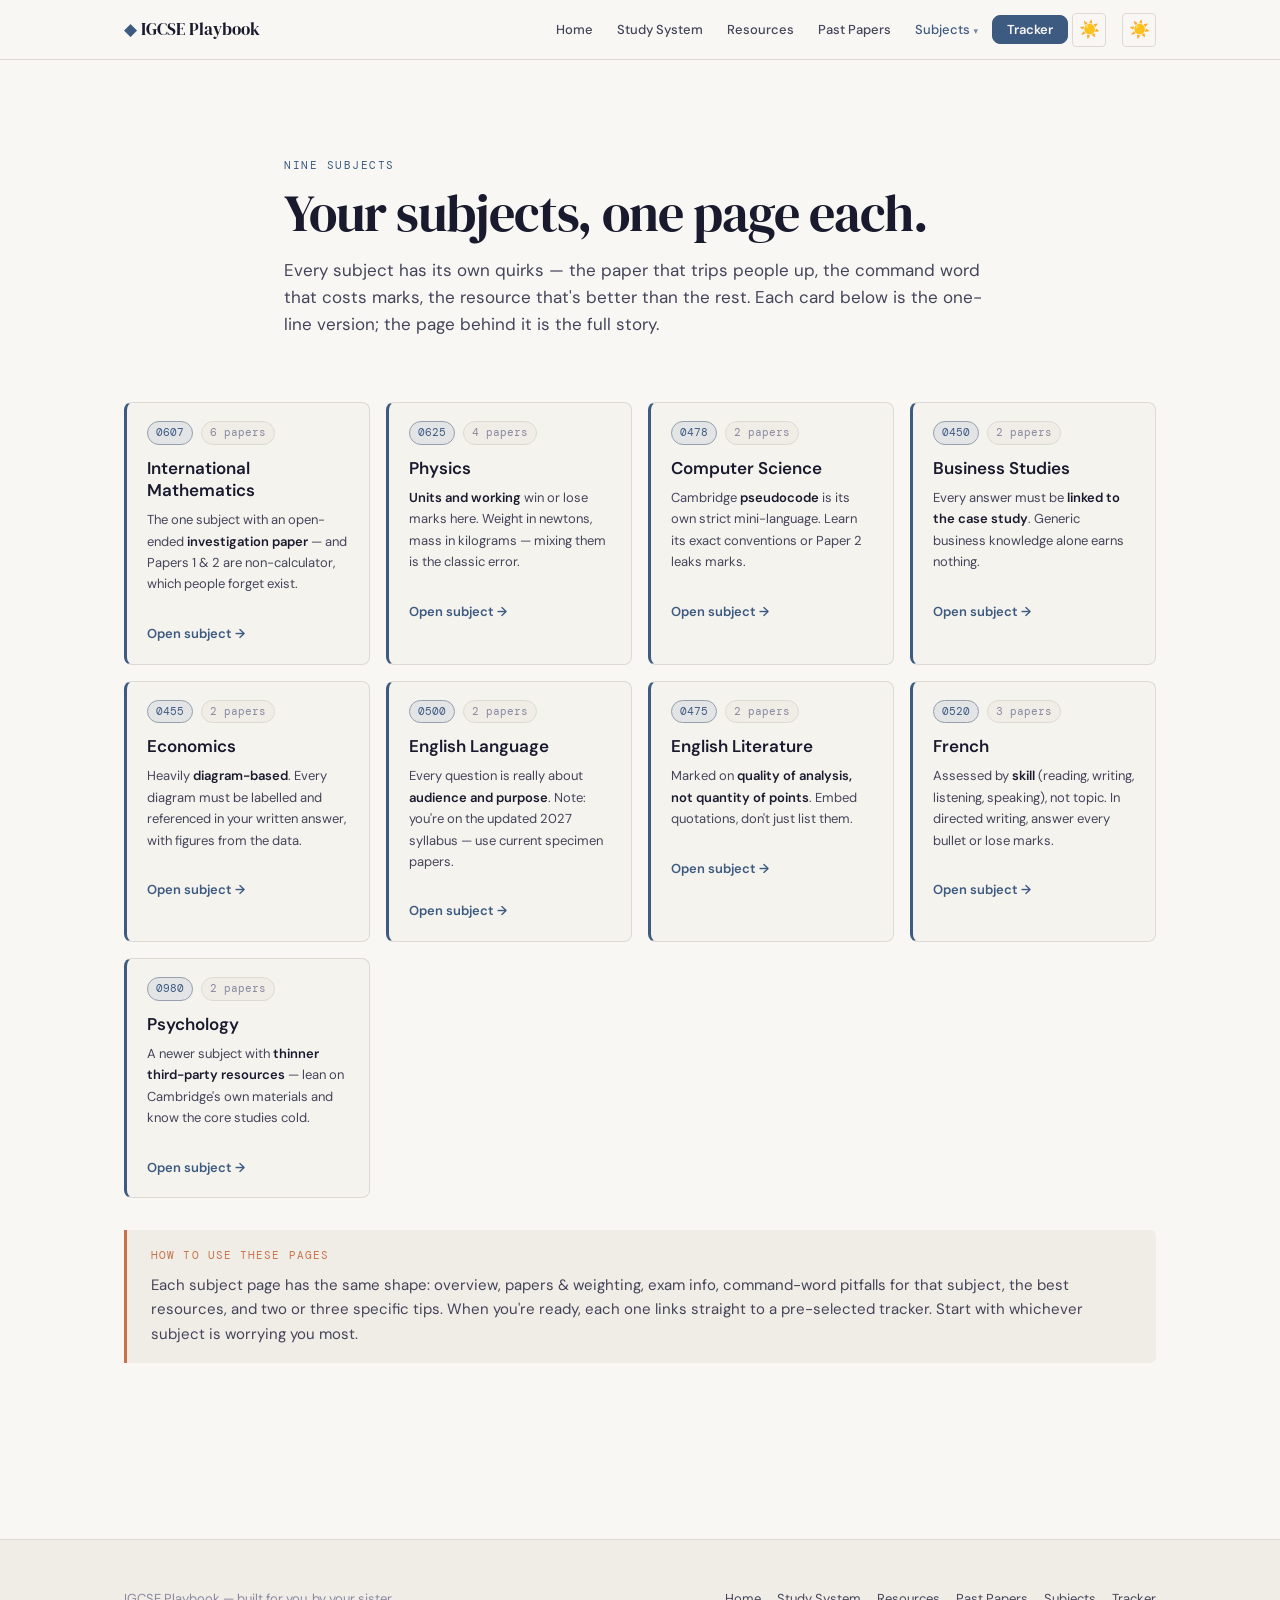
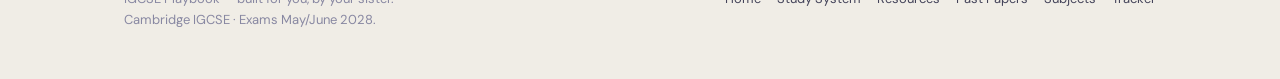
==== subjects/index.html @ 59cec752 "Initial build: IGCSE Playbook study site Complete static multi-page site for Cambridge IGCSE (Grade " ====
<!DOCTYPE html>
<html lang="en">
<head>
  <meta charset="UTF-8">
  <meta name="viewport" content="width=device-width, initial-scale=1">
  <title>Subjects — IGCSE Playbook</title>
  <meta name="description" content="All nine Cambridge IGCSE subjects: papers, weightings, and the single most useful thing to know about studying each one.">
  <link rel="stylesheet" href="/assets/css/main.css">
  <script src="/assets/js/theme.js"></script>
</head>
<body>
  <div id="nav-container"></div>

  <header class="section section--hero">
    <div class="container container--narrow">
      <span class="eyebrow">Nine subjects</span>
      <h1 class="hero-title">Your subjects, one page each.</h1>
      <p class="lead" style="margin-top: var(--space-4); max-width: 60ch;">
        Every subject has its own quirks — the paper that trips people up, the command word that
        costs marks, the resource that's better than the rest. Each card below is the one-line version;
        the page behind it is the full story.
      </p>
    </div>
  </header>

  <section class="section">
    <div class="container">
      <div class="card-grid">

        <a class="card card--accent" href="/subjects/international-math.html">
          <div class="chips" style="margin-bottom: var(--space-3);">
            <span class="badge badge--accent">0607</span>
            <span class="badge badge--neutral">6 papers</span>
          </div>
          <h4>International Mathematics</h4>
          <p class="u-sm">The one subject with an open-ended <strong>investigation paper</strong> — and Papers 1 &amp; 2 are non-calculator, which people forget exist.</p>
          <span class="card__arrow">Open subject →</span>
        </a>

        <a class="card card--accent" href="/subjects/physics.html">
          <div class="chips" style="margin-bottom: var(--space-3);">
            <span class="badge badge--accent">0625</span>
            <span class="badge badge--neutral">4 papers</span>
          </div>
          <h4>Physics</h4>
          <p class="u-sm"><strong>Units and working</strong> win or lose marks here. Weight in newtons, mass in kilograms — mixing them is the classic error.</p>
          <span class="card__arrow">Open subject →</span>
        </a>

        <a class="card card--accent" href="/subjects/computer-science.html">
          <div class="chips" style="margin-bottom: var(--space-3);">
            <span class="badge badge--accent">0478</span>
            <span class="badge badge--neutral">2 papers</span>
          </div>
          <h4>Computer Science</h4>
          <p class="u-sm">Cambridge <strong>pseudocode</strong> is its own strict mini-language. Learn its exact conventions or Paper 2 leaks marks.</p>
          <span class="card__arrow">Open subject →</span>
        </a>

        <a class="card card--accent" href="/subjects/business.html">
          <div class="chips" style="margin-bottom: var(--space-3);">
            <span class="badge badge--accent">0450</span>
            <span class="badge badge--neutral">2 papers</span>
          </div>
          <h4>Business Studies</h4>
          <p class="u-sm">Every answer must be <strong>linked to the case study</strong>. Generic business knowledge alone earns nothing.</p>
          <span class="card__arrow">Open subject →</span>
        </a>

        <a class="card card--accent" href="/subjects/economics.html">
          <div class="chips" style="margin-bottom: var(--space-3);">
            <span class="badge badge--accent">0455</span>
            <span class="badge badge--neutral">2 papers</span>
          </div>
          <h4>Economics</h4>
          <p class="u-sm">Heavily <strong>diagram-based</strong>. Every diagram must be labelled and referenced in your written answer, with figures from the data.</p>
          <span class="card__arrow">Open subject →</span>
        </a>

        <a class="card card--accent" href="/subjects/english-language.html">
          <div class="chips" style="margin-bottom: var(--space-3);">
            <span class="badge badge--accent">0500</span>
            <span class="badge badge--neutral">2 papers</span>
          </div>
          <h4>English Language</h4>
          <p class="u-sm">Every question is really about <strong>audience and purpose</strong>. Note: you're on the updated 2027 syllabus — use current specimen papers.</p>
          <span class="card__arrow">Open subject →</span>
        </a>

        <a class="card card--accent" href="/subjects/english-literature.html">
          <div class="chips" style="margin-bottom: var(--space-3);">
            <span class="badge badge--accent">0475</span>
            <span class="badge badge--neutral">2 papers</span>
          </div>
          <h4>English Literature</h4>
          <p class="u-sm">Marked on <strong>quality of analysis, not quantity of points</strong>. Embed quotations, don't just list them.</p>
          <span class="card__arrow">Open subject →</span>
        </a>

        <a class="card card--accent" href="/subjects/french.html">
          <div class="chips" style="margin-bottom: var(--space-3);">
            <span class="badge badge--accent">0520</span>
            <span class="badge badge--neutral">3 papers</span>
          </div>
          <h4>French</h4>
          <p class="u-sm">Assessed by <strong>skill</strong> (reading, writing, listening, speaking), not topic. In directed writing, answer every bullet or lose marks.</p>
          <span class="card__arrow">Open subject →</span>
        </a>

        <a class="card card--accent" href="/subjects/psychology.html">
          <div class="chips" style="margin-bottom: var(--space-3);">
            <span class="badge badge--accent">0980</span>
            <span class="badge badge--neutral">2 papers</span>
          </div>
          <h4>Psychology</h4>
          <p class="u-sm">A newer subject with <strong>thinner third-party resources</strong> — lean on Cambridge's own materials and know the core studies cold.</p>
          <span class="card__arrow">Open subject →</span>
        </a>

      </div>

      <div class="tip-box" style="margin-top: var(--space-6);">
        <span class="tip-label">How to use these pages</span>
        <p class="u-mb-0">Each subject page has the same shape: overview, papers &amp; weighting, exam info, command-word pitfalls for that subject, the best resources, and two or three specific tips. When you're ready, each one links straight to a pre-selected tracker. Start with whichever subject is worrying you most.</p>
      </div>
    </div>
  </section>

  <footer class="site-footer">
    <div class="container">
      <p>IGCSE Playbook — built for you, by your sister.<br>Cambridge IGCSE · Exams May/June 2028.</p>
      <div class="foot-links">
        <a href="/index.html">Home</a>
        <a href="/study-system.html">Study System</a>
        <a href="/resources.html">Resources</a>
        <a href="/past-papers.html">Past Papers</a>
        <a href="/subjects/index.html">Subjects</a>
        <a href="/tracker/index.html">Tracker</a>
      </div>
    </div>
  </footer>

  <script src="/assets/js/nav.js"></script>
</body>
</html>
---- assets/css/main.css ----
/* ============================================================================
   IGCSE Study Site — main.css
   The single design system. Tokens, base, components, nav, utilities.
   NOTHING here is tracker-app UI (that lives in tracker.css).
   No page ever hardcodes a color or font — everything derives from tokens below.
   ========================================================================== */

@import url('https://fonts.googleapis.com/css2?family=DM+Serif+Display:ital@0;1&family=DM+Sans:opsz,wght@9..40,300;9..40,400;9..40,500;9..40,600&family=DM+Mono:wght@400;500&display=swap');

/* ----------------------------------------------------------------------------
   1. TOKENS
   Token names are identical across all four themes; only values change.
   -------------------------------------------------------------------------- */
:root {
  /* Theme 1: Light (default) */
  --ink:        #1a1a2e;
  --ink-soft:   #44445a;
  --ink-muted:  #8888a2;
  --paper:      #f8f7f4;
  --cream:      #f0ede6;
  --rule:       #dedad3;
  --accent:     #3d5a80;
  --accent-warm:#c9714a;
  --green:      #4a7c59;
  --amber:      #c49a2a;
  --red:        #b84c4c;

  /* Typography */
  --font-display: 'DM Serif Display', Georgia, serif;
  --font-body:    'DM Sans', system-ui, sans-serif;
  --font-mono:    'DM Mono', 'Courier New', monospace;

  /* Type scale */
  --text-xs:   11px;
  --text-sm:   13px;
  --text-base: 15px;
  --text-md:   17px;
  --text-lg:   22px;
  --text-xl:   28px;
  --text-2xl:  38px;
  --text-3xl:  52px;

  /* Spacing scale */
  --space-1: 4px;
  --space-2: 8px;
  --space-3: 12px;
  --space-4: 16px;
  --space-5: 24px;
  --space-6: 32px;
  --space-7: 48px;
  --space-8: 64px;
  --space-9: 96px;

  /* Radius */
  --radius-sm: 4px;
  --radius:    8px;
  --radius-lg: 14px;
  --radius-pill: 20px;

  /* Layout */
  --nav-h: 60px;
  --maxw: 1080px;
  --maxw-narrow: 760px;

  /* Elevation (kept subtle, editorial) */
  --shadow-sm: 0 1px 2px rgba(20, 20, 40, 0.05);
  --shadow:    0 6px 24px rgba(20, 20, 40, 0.08);

  color-scheme: light;
}

[data-theme="dark"] {
  --ink:        #e8e6f0;
  --ink-soft:   #b0adc4;
  --ink-muted:  #6e6b85;
  --paper:      #12111e;
  --cream:      #1c1b2e;
  --rule:       #2e2c42;
  --accent:     #7aa2c8;
  --accent-warm:#d9895e;
  --green:      #6aab80;
  --amber:      #d4aa44;
  --red:        #d4706e;
  --shadow-sm: 0 1px 2px rgba(0, 0, 0, 0.4);
  --shadow:    0 6px 24px rgba(0, 0, 0, 0.5);
  color-scheme: dark;
}

[data-theme="high-contrast"] {
  --ink:        #000000;
  --ink-soft:   #1a1a1a;
  --ink-muted:  #444444;
  --paper:      #ffffff;
  --cream:      #f0f0f0;
  --rule:       #888888;
  --accent:     #003580;
  --accent-warm:#b34000;
  --green:      #1a6e36;
  --amber:      #8a6200;
  --red:        #9b1c1c;
  --shadow-sm: 0 0 0 1px rgba(0, 0, 0, 0.15);
  --shadow:    0 0 0 2px rgba(0, 0, 0, 0.2);
  color-scheme: light;
}

[data-theme="vintage"] {
  --ink:        #2c1f0e;
  --ink-soft:   #4a3520;
  --ink-muted:  #8a7560;
  --paper:      #f5efdc;
  --cream:      #ede4c8;
  --rule:       #d4c49a;
  --accent:     #5c3d1e;
  --accent-warm:#a0522d;
  --green:      #3d6b44;
  --amber:      #9a7820;
  --red:        #8b3030;
  --shadow-sm: 0 1px 2px rgba(80, 60, 20, 0.08);
  --shadow:    0 6px 24px rgba(80, 60, 20, 0.12);
  color-scheme: light;
}

/* ----------------------------------------------------------------------------
   2. RESET & BASE
   -------------------------------------------------------------------------- */
*, *::before, *::after { box-sizing: border-box; }

html { -webkit-text-size-adjust: 100%; scroll-behavior: smooth; }

body {
  margin: 0;
  font-family: var(--font-body);
  font-size: var(--text-base);
  line-height: 1.65;
  color: var(--ink-soft);
  background: var(--paper);
  -webkit-font-smoothing: antialiased;
  text-rendering: optimizeLegibility;
  padding-top: var(--nav-h);
  transition: background-color .25s ease, color .25s ease;
}

img { max-width: 100%; height: auto; display: block; }

a { color: var(--accent); text-decoration-color: color-mix(in srgb, var(--accent) 40%, transparent); text-underline-offset: 2px; }
a:hover { text-decoration-color: var(--accent); }

::selection { background: color-mix(in srgb, var(--accent) 22%, transparent); }

/* ----------------------------------------------------------------------------
   3. TYPOGRAPHY
   -------------------------------------------------------------------------- */
h1, h2, h3 { font-family: var(--font-display); color: var(--ink); font-weight: 400; line-height: 1.12; margin: 0 0 var(--space-3); }
h4, h5, h6 { font-family: var(--font-body); color: var(--ink); font-weight: 600; line-height: 1.3; margin: 0 0 var(--space-2); }

h1 { font-size: var(--text-2xl); letter-spacing: -0.01em; }
h2 { font-size: var(--text-xl); }
h3 { font-size: var(--text-lg); }
h4 { font-size: var(--text-md); }
h5 { font-size: var(--text-base); }

p { margin: 0 0 var(--space-4); }
p:last-child { margin-bottom: 0; }

.lead { font-size: var(--text-md); line-height: 1.6; color: var(--ink-soft); }
.hero-title { font-size: var(--text-3xl); line-height: 1.05; letter-spacing: -0.02em; }

strong, b { color: var(--ink); font-weight: 600; }
small { font-size: var(--text-sm); }

hr { border: 0; border-top: 1.5px solid var(--rule); margin: var(--space-6) 0; }

ul, ol { margin: 0 0 var(--space-4); padding-left: 1.3em; }
li { margin-bottom: var(--space-2); }

code, kbd { font-family: var(--font-mono); font-size: 0.92em; }
code {
  background: var(--cream);
  border: 1px solid var(--rule);
  border-radius: var(--radius-sm);
  padding: 1px 5px;
  color: var(--ink);
}
pre {
  background: var(--cream);
  border: 1px solid var(--rule);
  border-radius: var(--radius);
  padding: var(--space-4);
  overflow-x: auto;
  font-family: var(--font-mono);
  font-size: var(--text-sm);
  line-height: 1.6;
  color: var(--ink);
}
pre code { background: none; border: 0; padding: 0; }

/* Key sequence styling for calculator/keyboard notation */
.keys { font-family: var(--font-mono); font-size: 0.9em; color: var(--ink); }
.keys .key {
  display: inline-block;
  border: 1.5px solid var(--rule);
  border-bottom-width: 2.5px;
  border-radius: var(--radius-sm);
  padding: 0 6px;
  background: var(--cream);
  margin: 0 1px;
  line-height: 1.5;
}

/* ----------------------------------------------------------------------------
   4. LAYOUT
   -------------------------------------------------------------------------- */
.container { width: 100%; max-width: var(--maxw); margin-inline: auto; padding-inline: var(--space-5); }
.container--narrow { max-width: var(--maxw-narrow); }

/* All vertical rhythm lives on the section, not its children. */
.section { padding-block: var(--space-8); }
.section--tight { padding-block: var(--space-6); }
.section--hero { padding-block: var(--space-9) var(--space-8); }
.section + .section { padding-top: 0; }

/* ----------------------------------------------------------------------------
   5. EYEBROW & SECTION RULE
   -------------------------------------------------------------------------- */
.eyebrow {
  font-family: var(--font-mono);
  font-size: var(--text-xs);
  text-transform: uppercase;
  letter-spacing: 0.14em;
  color: var(--accent);
  margin: 0 0 var(--space-3);
  display: block;
}

.section-rule {
  position: relative;
  border: 0;
  border-top: 2px solid var(--rule);
  margin: 0 0 var(--space-6);
  padding: 0;
}
.section-rule::before {
  content: "";
  position: absolute;
  top: -2px;
  left: 0;
  width: 48px;
  border-top: 2px solid var(--accent);
}

/* Header block that pairs an eyebrow + heading above a rule */
.section-head { margin-bottom: var(--space-6); }
.section-head .eyebrow { margin-bottom: var(--space-2); }
.section-head h2, .section-head h1 { margin-bottom: var(--space-3); }
.section-head::after {
  content: "";
  display: block;
  width: 48px;
  border-top: 2px solid var(--accent);
  margin-top: var(--space-4);
}

/* ----------------------------------------------------------------------------
   6. CARDS
   -------------------------------------------------------------------------- */
.card {
  background: color-mix(in srgb, var(--paper) 60%, var(--cream));
  border: 1.5px solid var(--rule);
  border-radius: var(--radius);
  padding: 18px 20px;
}
.card--accent { border-left: 3px solid var(--accent); }
.card--warm { border-left: 3px solid var(--accent-warm); }
.card h3, .card h4 { margin-top: 0; }
.card > :last-child { margin-bottom: 0; }

/* Link card — whole card is a link target */
a.card { display: block; text-decoration: none; color: inherit; transition: border-color .18s ease, transform .18s ease, box-shadow .18s ease; }
a.card:hover { border-color: var(--accent); transform: translateY(-2px); box-shadow: var(--shadow); }
.card__arrow { color: var(--accent); font-weight: 600; font-size: var(--text-sm); margin-top: var(--space-3); display: inline-flex; align-items: center; gap: 4px; }
a.card:hover .card__arrow { gap: 8px; }

/* ----------------------------------------------------------------------------
   7. TIP BOX
   -------------------------------------------------------------------------- */
.tip-box {
  background: var(--cream);
  border-left: 3px solid var(--accent-warm);
  border-radius: 0 6px 6px 0;
  padding: var(--space-4) var(--space-5);
  margin-block: var(--space-4);
}
.tip-box > :last-child { margin-bottom: 0; }
.tip-box .tip-label {
  font-family: var(--font-mono);
  font-size: var(--text-xs);
  text-transform: uppercase;
  letter-spacing: 0.1em;
  color: var(--accent-warm);
  display: block;
  margin-bottom: var(--space-2);
}

/* Warning variant of the tip box (uses amber marker) */
.tip-box--warn { border-left-color: var(--amber); }
.tip-box--warn .tip-label { color: var(--amber); }

/* Pull quote (examiner quotes etc.) */
.pull-quote {
  font-family: var(--font-display);
  font-size: var(--text-md);
  font-style: italic;
  color: var(--ink);
  border-left: 3px solid var(--accent);
  padding: var(--space-2) 0 var(--space-2) var(--space-5);
  margin: var(--space-4) 0;
  line-height: 1.4;
}
.pull-quote cite {
  display: block;
  font-family: var(--font-mono);
  font-style: normal;
  font-size: var(--text-xs);
  color: var(--ink-muted);
  margin-top: var(--space-3);
  text-transform: uppercase;
  letter-spacing: 0.08em;
}

/* ----------------------------------------------------------------------------
   8. BADGES
   -------------------------------------------------------------------------- */
.badge {
  display: inline-flex;
  align-items: center;
  gap: 4px;
  padding: 2px 8px;
  border-radius: var(--radius-pill);
  font-family: var(--font-mono);
  font-size: var(--text-xs);
  line-height: 1.6;
  border: 1px solid var(--rule);
  color: var(--ink-soft);
  background: var(--cream);
  white-space: nowrap;
}
.badge--green   { color: var(--green); border-color: color-mix(in srgb, var(--green) 45%, var(--rule)); background: color-mix(in srgb, var(--green) 12%, var(--paper)); }
.badge--amber   { color: var(--amber); border-color: color-mix(in srgb, var(--amber) 45%, var(--rule)); background: color-mix(in srgb, var(--amber) 12%, var(--paper)); }
.badge--red     { color: var(--red);   border-color: color-mix(in srgb, var(--red) 45%, var(--rule));   background: color-mix(in srgb, var(--red) 12%, var(--paper)); }
.badge--neutral { color: var(--ink-muted); }
.badge--accent  { color: var(--accent); border-color: color-mix(in srgb, var(--accent) 45%, var(--rule)); background: color-mix(in srgb, var(--accent) 12%, var(--paper)); }

/* ----------------------------------------------------------------------------
   9. DEMAND BADGE (5-level cognitive demand)
   -------------------------------------------------------------------------- */
.demand-badge {
  display: inline-flex;
  align-items: center;
  gap: 5px;
  padding: 2px 8px 2px 6px;
  border-radius: var(--radius-pill);
  font-family: var(--font-mono);
  font-size: var(--text-xs);
  text-transform: lowercase;
  border: 1px solid var(--rule);
  background: var(--cream);
  color: var(--ink-soft);
  white-space: nowrap;
}
.demand-badge::before {
  content: "";
  width: 7px; height: 7px;
  border-radius: 50%;
  background: currentColor;
  flex: none;
}
.demand-badge[data-level="recall"]     { color: var(--green);  }
.demand-badge[data-level="understand"] { color: #5a8f6e; }
.demand-badge[data-level="apply"]      { color: var(--accent); }
.demand-badge[data-level="analyse"]    { color: var(--amber); }
.demand-badge[data-level="evaluate"]   { color: var(--red);   }

/* Depth badge used in command-word tables: Low / Mid / High */
.depth-badge { display:inline-flex; padding:1px 8px; border-radius:var(--radius-pill); font-family:var(--font-mono); font-size:var(--text-xs); border:1px solid var(--rule); }
.depth-badge--low  { color: var(--green); border-color: color-mix(in srgb, var(--green) 45%, var(--rule)); }
.depth-badge--mid  { color: var(--amber); border-color: color-mix(in srgb, var(--amber) 45%, var(--rule)); }
.depth-badge--high { color: var(--red);   border-color: color-mix(in srgb, var(--red) 45%, var(--rule)); }

/* ----------------------------------------------------------------------------
   10. BUTTONS
   -------------------------------------------------------------------------- */
.btn {
  display: inline-flex;
  align-items: center;
  justify-content: center;
  gap: 8px;
  font-family: var(--font-body);
  font-size: var(--text-sm);
  font-weight: 600;
  line-height: 1;
  padding: 11px 18px;
  border-radius: var(--radius);
  border: 1.5px solid transparent;
  background: none;
  cursor: pointer;
  text-decoration: none;
  transition: background-color .18s ease, color .18s ease, border-color .18s ease, transform .12s ease;
}
.btn:active { transform: translateY(1px); }
.btn--primary { background: var(--accent); color: var(--paper); border-color: var(--accent); }
.btn--primary:hover { background: color-mix(in srgb, var(--accent) 85%, #000); }
.btn--outline { color: var(--accent); border-color: var(--accent); }
.btn--outline:hover { background: color-mix(in srgb, var(--accent) 10%, transparent); }
.btn--warm { background: var(--accent-warm); color: var(--paper); border-color: var(--accent-warm); }
.btn--warm:hover { background: color-mix(in srgb, var(--accent-warm) 85%, #000); }
.btn--ghost { color: var(--ink-soft); border-color: var(--rule); }
.btn--ghost:hover { border-color: var(--accent); color: var(--accent); }
.btn--sm { padding: 7px 12px; font-size: var(--text-xs); }

.btn-row { display: flex; flex-wrap: wrap; gap: var(--space-3); }

/* ----------------------------------------------------------------------------
   11. STEP LIST (numbered with circle markers)
   -------------------------------------------------------------------------- */
.step-list { list-style: none; counter-reset: step; padding: 0; margin: 0; }
.step-list > li {
  counter-increment: step;
  position: relative;
  padding-left: 44px;
  margin-bottom: var(--space-5);
}
.step-list > li::before {
  content: counter(step);
  position: absolute;
  left: 0; top: 0;
  width: 30px; height: 30px;
  border-radius: 50%;
  background: var(--accent);
  color: var(--paper);
  font-family: var(--font-mono);
  font-size: var(--text-sm);
  display: flex; align-items: center; justify-content: center;
  font-weight: 500;
}
.step-list > li:last-child { margin-bottom: 0; }
.step-list h4 { margin-bottom: var(--space-1); }

/* ----------------------------------------------------------------------------
   12. GRIDS
   -------------------------------------------------------------------------- */
.resource-grid { display: grid; grid-template-columns: repeat(2, 1fr); gap: 14px; }
.card-grid { display: grid; grid-template-columns: repeat(auto-fit, minmax(230px, 1fr)); gap: var(--space-4); }
.grid-2 { display: grid; grid-template-columns: repeat(2, 1fr); gap: var(--space-5); }
.grid-3 { display: grid; grid-template-columns: repeat(3, 1fr); gap: var(--space-4); }

@media (max-width: 720px) {
  .resource-grid, .grid-2, .grid-3 { grid-template-columns: 1fr; }
}

/* ----------------------------------------------------------------------------
   13. TABLES (editorial)
   -------------------------------------------------------------------------- */
.table-wrap { overflow-x: auto; border: 1.5px solid var(--rule); border-radius: var(--radius); }
table.data {
  width: 100%;
  border-collapse: collapse;
  font-size: var(--text-sm);
  background: color-mix(in srgb, var(--paper) 60%, var(--cream));
}
table.data th, table.data td {
  text-align: left;
  padding: 10px 14px;
  border-bottom: 1px solid var(--rule);
  vertical-align: top;
}
table.data thead th {
  font-family: var(--font-mono);
  font-size: var(--text-xs);
  text-transform: uppercase;
  letter-spacing: 0.06em;
  color: var(--ink-muted);
  background: var(--cream);
  border-bottom: 1.5px solid var(--rule);
  white-space: nowrap;
}
table.data tbody tr:last-child td { border-bottom: 0; }
table.data tbody tr:hover { background: color-mix(in srgb, var(--accent) 5%, transparent); }
table.data td strong { color: var(--ink); }
table.data code { white-space: nowrap; }

/* Weightage bar (subject papers) */
.weight-bar { display: flex; height: 10px; border-radius: var(--radius-pill); overflow: hidden; border: 1px solid var(--rule); background: var(--cream); }
.weight-bar__seg { height: 100%; }

/* ----------------------------------------------------------------------------
   14. TABS (calculator section, grade columns, etc.)
   -------------------------------------------------------------------------- */
.tabs { border-bottom: 1.5px solid var(--rule); display: flex; gap: var(--space-1); flex-wrap: wrap; margin-bottom: var(--space-5); }
.tab-btn {
  font-family: var(--font-body);
  font-size: var(--text-sm);
  font-weight: 500;
  color: var(--ink-muted);
  background: none;
  border: 0;
  border-bottom: 2px solid transparent;
  padding: 10px 14px;
  margin-bottom: -1.5px;
  cursor: pointer;
}
.tab-btn:hover { color: var(--ink); }
.tab-btn[aria-selected="true"] { color: var(--accent); border-bottom-color: var(--accent); }
.tab-panel { display: none; }
.tab-panel.is-active { display: block; }

/* ----------------------------------------------------------------------------
   15. NAVIGATION (injected by nav.js)
   -------------------------------------------------------------------------- */
.site-nav {
  position: fixed;
  top: 0; left: 0; right: 0;
  height: var(--nav-h);
  z-index: 100;
  background: color-mix(in srgb, var(--paper) 95%, transparent);
  backdrop-filter: saturate(1.4) blur(10px);
  -webkit-backdrop-filter: saturate(1.4) blur(10px);
  border-bottom: 1.5px solid var(--rule);
}
.site-nav__inner {
  max-width: var(--maxw);
  height: 100%;
  margin-inline: auto;
  padding-inline: var(--space-5);
  display: flex;
  align-items: center;
  gap: var(--space-4);
}
.site-nav__brand {
  font-family: var(--font-display);
  font-size: var(--text-md);
  color: var(--ink);
  text-decoration: none;
  white-space: nowrap;
  margin-right: auto;
}
.site-nav__brand .brand-mark { color: var(--accent); }

.site-nav__links { display: flex; align-items: center; gap: var(--space-1); }
.site-nav__link {
  font-size: var(--text-sm);
  font-weight: 500;
  color: var(--ink-soft);
  text-decoration: none;
  padding: 7px 10px;
  border-radius: var(--radius-sm);
  white-space: nowrap;
}
.site-nav__link:hover { color: var(--ink); background: var(--cream); }
.site-nav__link.is-active { color: var(--accent); }

/* Subjects dropdown */
.nav-dropdown { position: relative; }
.nav-dropdown__menu {
  position: absolute;
  top: calc(100% + 8px);
  left: 0;
  min-width: 240px;
  background: var(--paper);
  border: 1.5px solid var(--rule);
  border-radius: var(--radius);
  box-shadow: var(--shadow);
  padding: var(--space-2);
  display: none;
  flex-direction: column;
}
.nav-dropdown.is-open .nav-dropdown__menu { display: flex; }
.nav-dropdown__menu a {
  font-size: var(--text-sm);
  color: var(--ink-soft);
  text-decoration: none;
  padding: 7px 10px;
  border-radius: var(--radius-sm);
  display: flex;
  justify-content: space-between;
  gap: var(--space-4);
}
.nav-dropdown__menu a:hover { background: var(--cream); color: var(--ink); }
.nav-dropdown__menu a .code { font-family: var(--font-mono); font-size: var(--text-xs); color: var(--ink-muted); }
.nav-dropdown__caret { font-size: 0.7em; opacity: 0.7; }

/* Tracker CTA */
.site-nav__cta { padding: 7px 14px; }

/* Theme toggle button */
.theme-toggle {
  font-size: var(--text-md);
  line-height: 1;
  background: none;
  border: 1.5px solid var(--rule);
  border-radius: var(--radius-sm);
  width: 34px; height: 34px;
  display: inline-flex;
  align-items: center;
  justify-content: center;
  cursor: pointer;
  padding: 0;
}
.theme-toggle:hover { border-color: var(--accent); }

/* Hamburger */
.nav-burger { display: none; background: none; border: 0; cursor: pointer; width: 34px; height: 34px; align-items: center; justify-content: center; }
.nav-burger span { display: block; width: 20px; height: 2px; background: var(--ink); position: relative; }
.nav-burger span::before, .nav-burger span::after { content: ""; position: absolute; left: 0; width: 20px; height: 2px; background: var(--ink); }
.nav-burger span::before { top: -6px; }
.nav-burger span::after { top: 6px; }

/* Mobile overlay */
.nav-overlay {
  position: fixed;
  inset: var(--nav-h) 0 0 0;
  background: var(--paper);
  z-index: 99;
  display: none;
  flex-direction: column;
  padding: var(--space-5);
  overflow-y: auto;
}
.nav-overlay.is-open { display: flex; }
.nav-overlay a { font-size: var(--text-md); color: var(--ink); text-decoration: none; padding: var(--space-3) 0; border-bottom: 1px solid var(--rule); }
.nav-overlay .nav-overlay__group-label { font-family: var(--font-mono); font-size: var(--text-xs); text-transform: uppercase; letter-spacing: 0.1em; color: var(--ink-muted); margin-top: var(--space-4); }
.nav-overlay a.sub { padding-left: var(--space-4); font-size: var(--text-base); color: var(--ink-soft); }

@media (max-width: 860px) {
  .site-nav__links { display: none; }
  .nav-burger { display: inline-flex; }
}

/* ----------------------------------------------------------------------------
   16. FOOTER
   -------------------------------------------------------------------------- */
.site-footer {
  border-top: 1.5px solid var(--rule);
  margin-top: var(--space-9);
  padding-block: var(--space-7);
  background: var(--cream);
}
.site-footer .container { display: flex; flex-wrap: wrap; gap: var(--space-5); justify-content: space-between; align-items: flex-start; }
.site-footer p { font-size: var(--text-sm); color: var(--ink-muted); margin: 0; }
.site-footer .foot-links { display: flex; flex-wrap: wrap; gap: var(--space-4); }
.site-footer .foot-links a { font-size: var(--text-sm); color: var(--ink-soft); text-decoration: none; }
.site-footer .foot-links a:hover { color: var(--accent); }

/* ----------------------------------------------------------------------------
   17. UTILITIES
   -------------------------------------------------------------------------- */
.u-mono { font-family: var(--font-mono); }
.u-muted { color: var(--ink-muted); }
.u-ink { color: var(--ink); }
.u-center { text-align: center; }
.u-sm { font-size: var(--text-sm); }
.u-xs { font-size: var(--text-xs); }
.u-mt-0 { margin-top: 0; }
.u-mb-0 { margin-bottom: 0; }
.u-stack > * + * { margin-top: var(--space-4); }
.u-stack-sm > * + * { margin-top: var(--space-2); }
.u-stack-lg > * + * { margin-top: var(--space-6); }
.u-nowrap { white-space: nowrap; }
.visually-hidden { position: absolute; width: 1px; height: 1px; padding: 0; margin: -1px; overflow: hidden; clip: rect(0 0 0 0); white-space: nowrap; border: 0; }

/* Chips row */
.chips { display: flex; flex-wrap: wrap; gap: var(--space-2); }

/* ----------------------------------------------------------------------------
   18. PRINT
   -------------------------------------------------------------------------- */
@media print {
  .site-nav, .nav-overlay, .site-footer, .no-print { display: none !important; }
  body { padding-top: 0; background: #fff; color: #000; }
  .card, .tip-box, table.data { break-inside: avoid; }
  a { text-decoration: none; color: #000; }
}

/* Reduced motion */
@media (prefers-reduced-motion: reduce) {
  * { animation-duration: 0.001ms !important; transition-duration: 0.001ms !important; scroll-behavior: auto !important; }
}
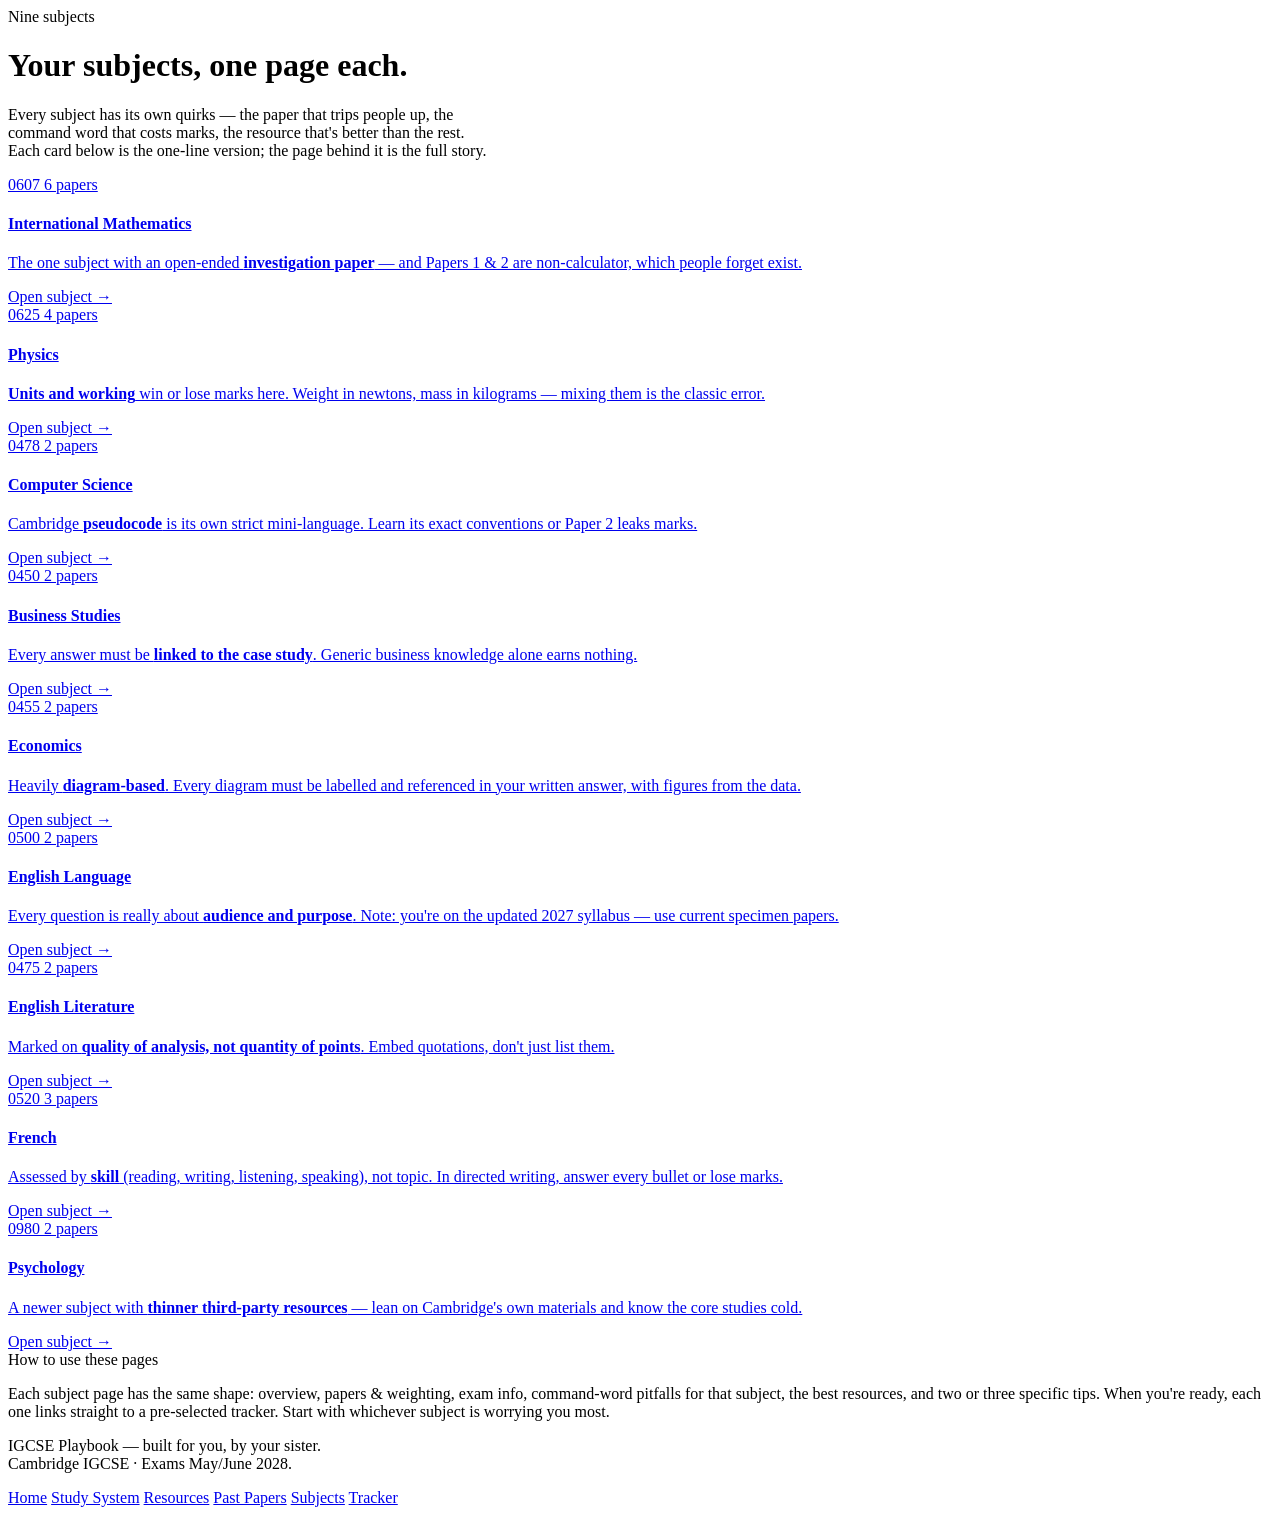
==== commit 3a7c604d: "Serve from /igcse-zyarisa/ subpath after repo rename Prefix all internal paths with /igcse-zyarisa/ " ====
--- a/subjects/index.html
+++ b/subjects/index.html
@@ -5,8 +5,8 @@
   <meta name="viewport" content="width=device-width, initial-scale=1">
   <title>Subjects — IGCSE Playbook</title>
   <meta name="description" content="All nine Cambridge IGCSE subjects: papers, weightings, and the single most useful thing to know about studying each one.">
-  <link rel="stylesheet" href="/assets/css/main.css">
-  <script src="/assets/js/theme.js"></script>
+  <link rel="stylesheet" href="/igcse-zyarisa/assets/css/main.css">
+  <script src="/igcse-zyarisa/assets/js/theme.js"></script>
 </head>
 <body>
   <div id="nav-container"></div>
@@ -27,7 +27,7 @@
     <div class="container">
       <div class="card-grid">
 
-        <a class="card card--accent" href="/subjects/international-math.html">
+        <a class="card card--accent" href="/igcse-zyarisa/subjects/international-math.html">
           <div class="chips" style="margin-bottom: var(--space-3);">
             <span class="badge badge--accent">0607</span>
             <span class="badge badge--neutral">6 papers</span>
@@ -37,7 +37,7 @@
           <span class="card__arrow">Open subject →</span>
         </a>
 
-        <a class="card card--accent" href="/subjects/physics.html">
+        <a class="card card--accent" href="/igcse-zyarisa/subjects/physics.html">
           <div class="chips" style="margin-bottom: var(--space-3);">
             <span class="badge badge--accent">0625</span>
             <span class="badge badge--neutral">4 papers</span>
@@ -47,7 +47,7 @@
           <span class="card__arrow">Open subject →</span>
         </a>
 
-        <a class="card card--accent" href="/subjects/computer-science.html">
+        <a class="card card--accent" href="/igcse-zyarisa/subjects/computer-science.html">
           <div class="chips" style="margin-bottom: var(--space-3);">
             <span class="badge badge--accent">0478</span>
             <span class="badge badge--neutral">2 papers</span>
@@ -57,7 +57,7 @@
           <span class="card__arrow">Open subject →</span>
         </a>
 
-        <a class="card card--accent" href="/subjects/business.html">
+        <a class="card card--accent" href="/igcse-zyarisa/subjects/business.html">
           <div class="chips" style="margin-bottom: var(--space-3);">
             <span class="badge badge--accent">0450</span>
             <span class="badge badge--neutral">2 papers</span>
@@ -67,7 +67,7 @@
           <span class="card__arrow">Open subject →</span>
         </a>
 
-        <a class="card card--accent" href="/subjects/economics.html">
+        <a class="card card--accent" href="/igcse-zyarisa/subjects/economics.html">
           <div class="chips" style="margin-bottom: var(--space-3);">
             <span class="badge badge--accent">0455</span>
             <span class="badge badge--neutral">2 papers</span>
@@ -77,7 +77,7 @@
           <span class="card__arrow">Open subject →</span>
         </a>
 
-        <a class="card card--accent" href="/subjects/english-language.html">
+        <a class="card card--accent" href="/igcse-zyarisa/subjects/english-language.html">
           <div class="chips" style="margin-bottom: var(--space-3);">
             <span class="badge badge--accent">0500</span>
             <span class="badge badge--neutral">2 papers</span>
@@ -87,7 +87,7 @@
           <span class="card__arrow">Open subject →</span>
         </a>
 
-        <a class="card card--accent" href="/subjects/english-literature.html">
+        <a class="card card--accent" href="/igcse-zyarisa/subjects/english-literature.html">
           <div class="chips" style="margin-bottom: var(--space-3);">
             <span class="badge badge--accent">0475</span>
             <span class="badge badge--neutral">2 papers</span>
@@ -97,7 +97,7 @@
           <span class="card__arrow">Open subject →</span>
         </a>
 
-        <a class="card card--accent" href="/subjects/french.html">
+        <a class="card card--accent" href="/igcse-zyarisa/subjects/french.html">
           <div class="chips" style="margin-bottom: var(--space-3);">
             <span class="badge badge--accent">0520</span>
             <span class="badge badge--neutral">3 papers</span>
@@ -107,7 +107,7 @@
           <span class="card__arrow">Open subject →</span>
         </a>
 
-        <a class="card card--accent" href="/subjects/psychology.html">
+        <a class="card card--accent" href="/igcse-zyarisa/subjects/psychology.html">
           <div class="chips" style="margin-bottom: var(--space-3);">
             <span class="badge badge--accent">0980</span>
             <span class="badge badge--neutral">2 papers</span>
@@ -130,16 +130,16 @@
     <div class="container">
       <p>IGCSE Playbook — built for you, by your sister.<br>Cambridge IGCSE · Exams May/June 2028.</p>
       <div class="foot-links">
-        <a href="/index.html">Home</a>
-        <a href="/study-system.html">Study System</a>
-        <a href="/resources.html">Resources</a>
-        <a href="/past-papers.html">Past Papers</a>
-        <a href="/subjects/index.html">Subjects</a>
-        <a href="/tracker/index.html">Tracker</a>
+        <a href="/igcse-zyarisa/index.html">Home</a>
+        <a href="/igcse-zyarisa/study-system.html">Study System</a>
+        <a href="/igcse-zyarisa/resources.html">Resources</a>
+        <a href="/igcse-zyarisa/past-papers.html">Past Papers</a>
+        <a href="/igcse-zyarisa/subjects/index.html">Subjects</a>
+        <a href="/igcse-zyarisa/tracker/index.html">Tracker</a>
       </div>
     </div>
   </footer>
 
-  <script src="/assets/js/nav.js"></script>
+  <script src="/igcse-zyarisa/assets/js/nav.js"></script>
 </body>
 </html>
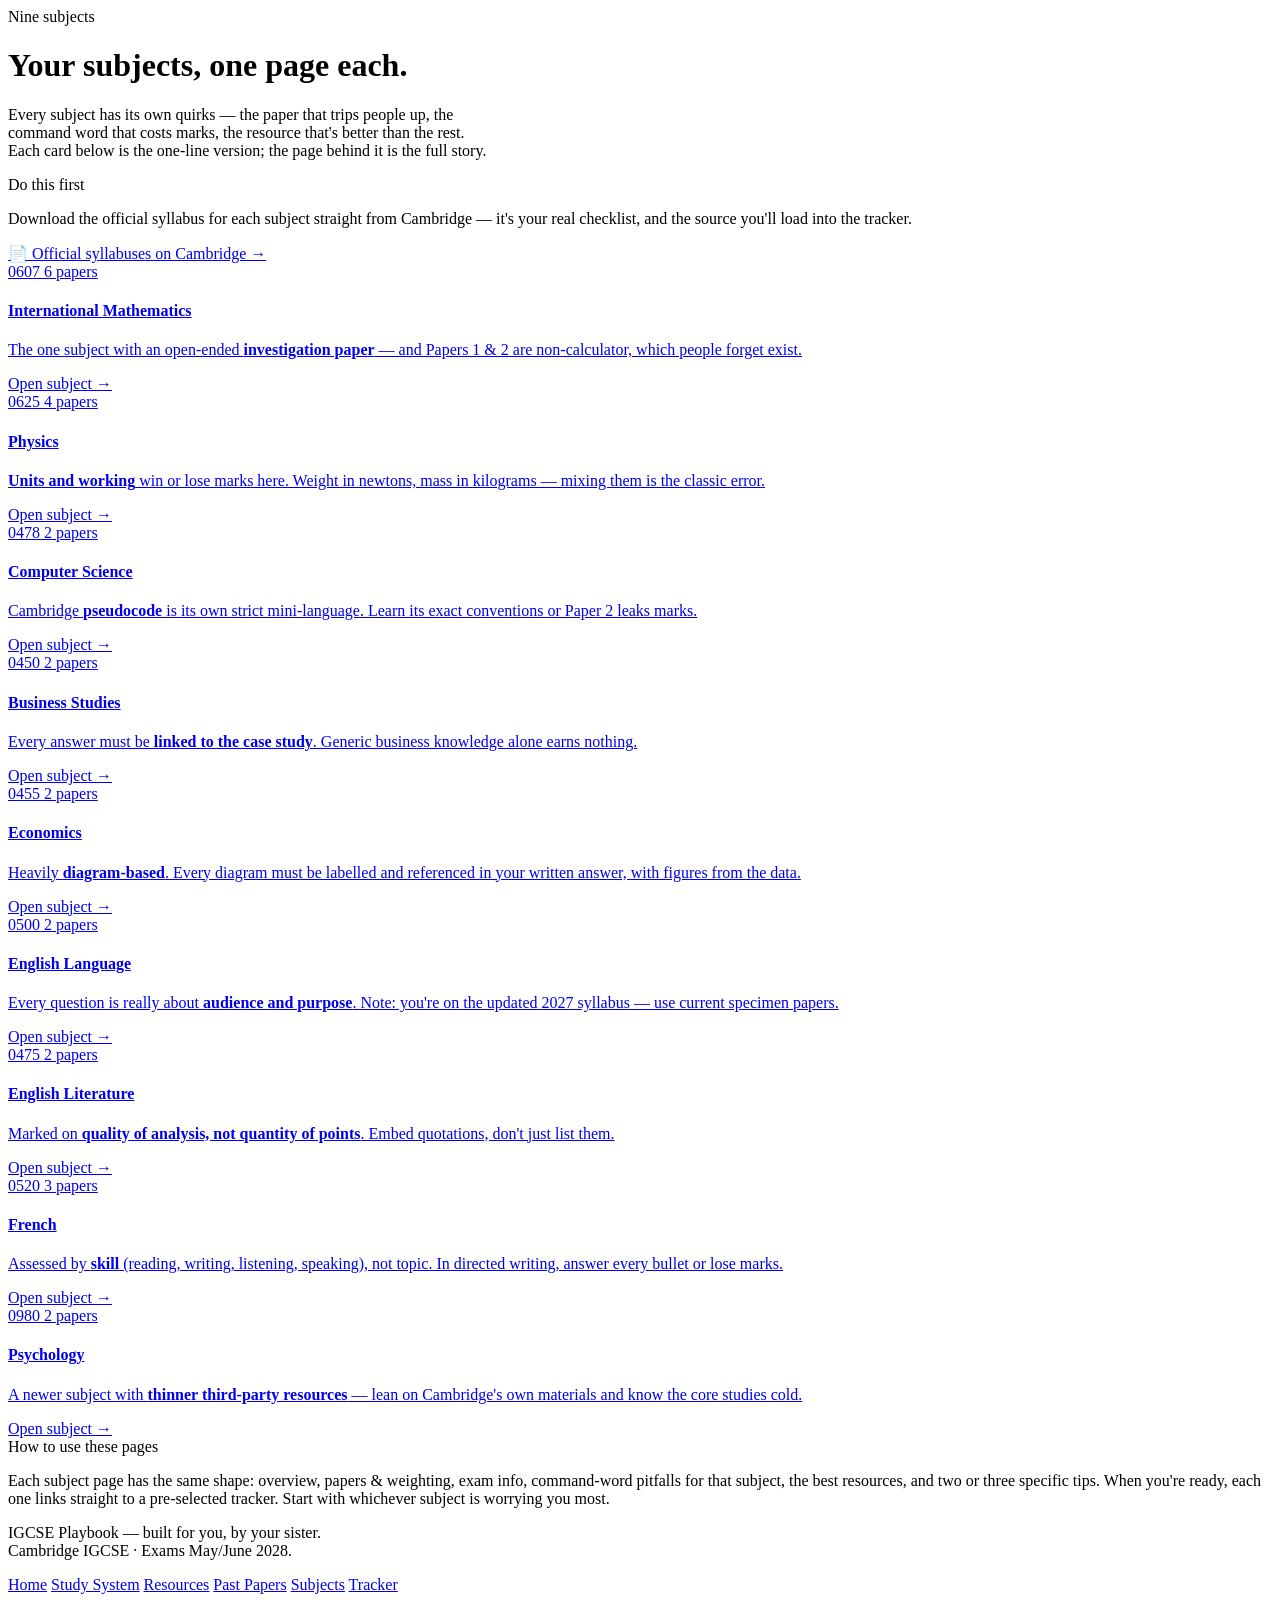
==== commit 4b2f69ba: "Redesign home as a dashboard hub; add syllabus link; resource updates - Home page rebuilt as a scann" ====
--- a/subjects/index.html
+++ b/subjects/index.html
@@ -22,6 +22,18 @@
       </p>
     </div>
   </header>
+
+  <section class="section section--tight">
+    <div class="container">
+      <div class="tip-box callout-bar">
+        <div>
+          <span class="tip-label">Do this first</span>
+          <p class="u-mb-0">Download the official syllabus for each subject straight from Cambridge — it's your real checklist, and the source you'll load into the tracker.</p>
+        </div>
+        <a class="btn btn--primary" href="https://www.cambridgeinternational.org/programmes-and-qualifications/cambridge-upper-secondary/cambridge-igcse/subjects/" target="_blank" rel="noopener">📄 Official syllabuses on Cambridge →</a>
+      </div>
+    </div>
+  </section>
 
   <section class="section">
     <div class="container">
